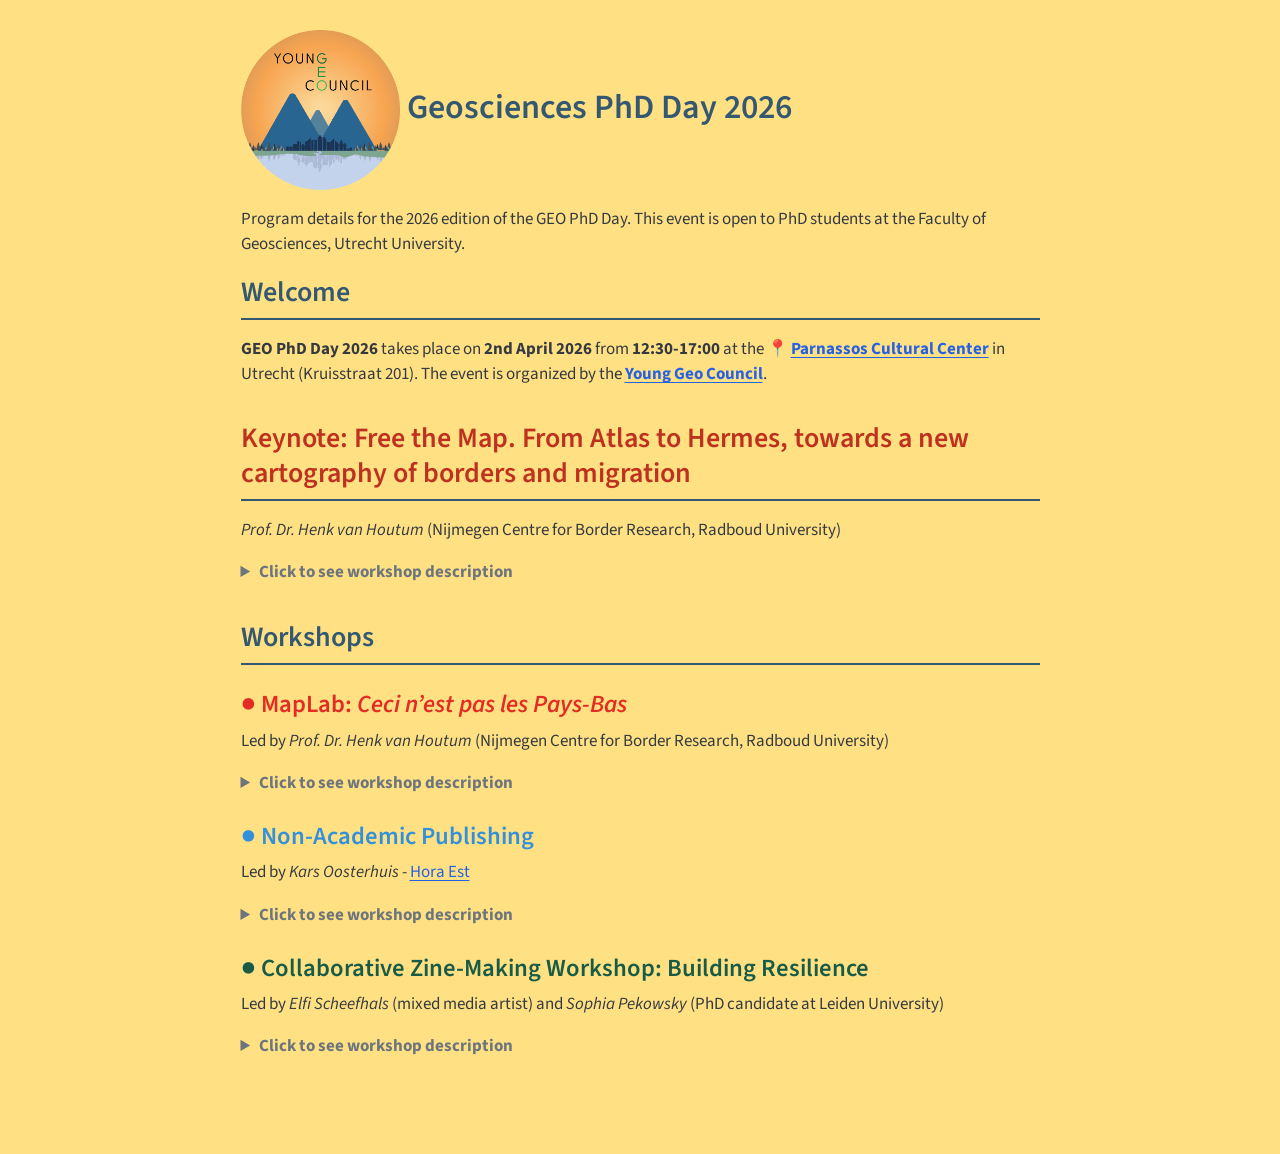
==== docs/index.html @ a9d123ee "Initial version" ====
<!DOCTYPE html>
<html xmlns="http://www.w3.org/1999/xhtml" lang="en" xml:lang="en"><head>

<meta charset="utf-8">
<meta name="generator" content="quarto-1.5.53">

<meta name="viewport" content="width=device-width, initial-scale=1.0, user-scalable=yes">

<meta name="description" content="Program details for the 2026 edition of the GEO PhD Day. This event is open to PhD students at the Faculty of Geosciences, Utrecht University.">

<title> Geosciences PhD Day 2026 – GEO PhD Day 2026</title>
<style>
code{white-space: pre-wrap;}
span.smallcaps{font-variant: small-caps;}
div.columns{display: flex; gap: min(4vw, 1.5em);}
div.column{flex: auto; overflow-x: auto;}
div.hanging-indent{margin-left: 1.5em; text-indent: -1.5em;}
ul.task-list{list-style: none;}
ul.task-list li input[type="checkbox"] {
  width: 0.8em;
  margin: 0 0.8em 0.2em -1em; /* quarto-specific, see https://github.com/quarto-dev/quarto-cli/issues/4556 */ 
  vertical-align: middle;
}
</style>


<script src="site_libs/quarto-nav/quarto-nav.js"></script>
<script src="site_libs/clipboard/clipboard.min.js"></script>
<script src="site_libs/quarto-search/autocomplete.umd.js"></script>
<script src="site_libs/quarto-search/fuse.min.js"></script>
<script src="site_libs/quarto-search/quarto-search.js"></script>
<meta name="quarto:offset" content="./">
<script src="site_libs/quarto-html/quarto.js"></script>
<script src="site_libs/quarto-html/popper.min.js"></script>
<script src="site_libs/quarto-html/tippy.umd.min.js"></script>
<script src="site_libs/quarto-html/anchor.min.js"></script>
<link href="site_libs/quarto-html/tippy.css" rel="stylesheet">
<link href="site_libs/quarto-html/quarto-syntax-highlighting.css" rel="stylesheet" id="quarto-text-highlighting-styles">
<script src="site_libs/bootstrap/bootstrap.min.js"></script>
<link href="site_libs/bootstrap/bootstrap-icons.css" rel="stylesheet">
<link href="site_libs/bootstrap/bootstrap.min.css" rel="stylesheet" id="quarto-bootstrap" data-mode="light">
<script id="quarto-search-options" type="application/json">{
  "location": "sidebar",
  "copy-button": false,
  "collapse-after": 3,
  "panel-placement": "start",
  "type": "textbox",
  "limit": 50,
  "keyboard-shortcut": [
    "f",
    "/",
    "s"
  ],
  "show-item-context": false,
  "language": {
    "search-no-results-text": "No results",
    "search-matching-documents-text": "matching documents",
    "search-copy-link-title": "Copy link to search",
    "search-hide-matches-text": "Hide additional matches",
    "search-more-match-text": "more match in this document",
    "search-more-matches-text": "more matches in this document",
    "search-clear-button-title": "Clear",
    "search-text-placeholder": "",
    "search-detached-cancel-button-title": "Cancel",
    "search-submit-button-title": "Submit",
    "search-label": "Search"
  }
}</script>


<link rel="stylesheet" href="styles.css">
</head>

<body class="fullcontent">

<div id="quarto-search-results"></div>
<!-- content -->
<div id="quarto-content" class="quarto-container page-columns page-rows-contents page-layout-article">
<!-- sidebar -->
<!-- margin-sidebar -->
    
<!-- main -->
<main class="content" id="quarto-document-content">

<header id="title-block-header" class="quarto-title-block default">
<div class="quarto-title">
<h1 class="title"><p><img src="logo.png" class="img-fluid" style="width:20.0%"> Geosciences PhD Day 2026</p></h1>
</div>

<div>
  <div class="description">
    Program details for the 2026 edition of the GEO PhD Day. This event is open to PhD students at the Faculty of Geosciences, Utrecht University.
  </div>
</div>


<div class="quarto-title-meta">

    
  
    
  </div>
  


</header>


<section id="welcome" class="level2">
<h2 class="anchored" data-anchor-id="welcome">Welcome</h2>
<p><strong>GEO PhD Day 2026</strong> takes place on <strong>2nd April 2026</strong> from <strong>12:30-17:00</strong> at the 📍 <a href="https://share.here.com/p/s-Yz1PcmdhbmlzYXRpb24lMjBvciUyMFNvY2lldHk7aWQ9NTI4dTE3OGstNjg5NTk2YWNmODZjNDE1OWJiNmVmMDI2NDM5Mjc0NDY7bGF0PTUyLjA5NDE4O2xvbj01LjEzMDM7bj1QYXJuYXNzb3MrQ3VsdHV1cmNlbnRydW07cGg9KzMxMzAyNTM4NDQ4?z=16&amp;t=normal"><strong>Parnassos Cultural Center</strong></a> in Utrecht (Kruisstraat 201). The event is organized by the <a href="https://teams.microsoft.com/l/team/19%3A524754d1fc7844de8c9973a4e98adb9a%40thread.tacv2/conversations?groupId=5b93c626-3041-4910-a212-d4abce088c29&amp;tenantId=d72758a0-a446-4e0f-a0aa-4bf95a4a10e7"><strong>Young Geo Council</strong></a>.</p>
</section>
<section id="keynote-free-the-map.-from-atlas-to-hermes-towards-a-new-cartography-of-borders-and-migration" class="level2">
<h2 class="anchored" data-anchor-id="keynote-free-the-map.-from-atlas-to-hermes-towards-a-new-cartography-of-borders-and-migration"><span style="color:#be311eff;"> Keynote: Free the Map. From Atlas to Hermes, towards a new cartography of borders and migration</span></h2>
<p><em>Prof.&nbsp;Dr.&nbsp;Henk van Houtum</em> (Nijmegen Centre for Border Research, Radboud University)</p>
<details>
<summary>
<strong>Click to see workshop description</strong>
</summary>
<p><br> A world map is a visual story that represents a particular perspective on reality. One might therefore expect multiple visual narratives reflecting the diverse actors, relations, and experiences that shape our world. Yet since the 16th century, the standard atlas—developed by Gerardus Mercator in a colonial context of discovery (read: conquest)—has largely told a single story: that of the nation-state. This state-centric cartography reduces the world’s complexity to bordered boxes, depicting people as homogeneous groups enclosed within thin, continuous lines. Migration, within this logic, appears as an anomaly, often visualized as hostile arrows invading these boxes.</p>
<p>This cartographic tradition has become so normalized that it is widely mistaken for objective and neutral, even though it represents only one perspective on the world. The consequences of this form of surreal, visual storytelling are vast. It feeds what geographers describe as the territorial trap and what social scientists call methodological nationalism: the tendency to treat the nation-state as the natural container of analysis. It masks historical and relational geographies, socio-economic interdependencies, demographic diversity, and legal entanglements, while reinforcing exclusionary, nationalistic “us versus them” imaginaries.</p>
<p>Based on my book <a href="https://freethemap.org">Free the Map (2024)</a>, this lecture unpacks the effects of this hegemonic state-centric cartography and presents alternative approaches—counter-mapping, experience-mapping, and connectivity-mapping—that humanize the map and acknowledge how deeply interconnected and interdependent we are on the globe.</p>
</details>
</section>
<section id="workshops" class="level2">
<h2 class="anchored" data-anchor-id="workshops">Workshops</h2>
<section id="maplab-ceci-nest-pas-les-pays-bas" class="level3">
<h3 class="anchored" data-anchor-id="maplab-ceci-nest-pas-les-pays-bas"><span style="color:#e01919ff;">● MapLab: <em>Ceci n’est pas les Pays-Bas</em></span></h3>
<p>Led by <em>Prof.&nbsp;Dr.&nbsp;Henk van Houtum</em> (Nijmegen Centre for Border Research, Radboud University)</p>
<details>
<summary>
<strong>Click to see workshop description</strong>
</summary>
<p><br> Join us for a hands-on MapLab that invites you to see the Netherlands—and the world—differently. Borders are not fixed lines. All places and states are part of dense networks of people, goods, data, finance, and ideas. Yet standard maps, in media, education and national spatial planning reports, often conceal these connections, reinforcing rigid, nativistic territorial thinking that does not correspond to the world we live in. Moreover, these representations—with their exclusive emphasis on territory— overlook how people actually experience space. The standard map of the Netherlands thus does not reflect reality; it produces a surreality. <strong>This is not the Netherlands</strong>.</p>
<p>Together, we will question the default map of the Netherlands and experiment with alternatives— collaborative, imaginative, and grounded in lived geographies. Participants will create <strong>their own subjective maps of the Netherlands</strong>, rethinking, drawing, and engaging in speculative cartography that reflects how we actually live, move, and connect across space. This is not just a lecture; it is a space to reflect, imagine, and design more inclusive ways of seeing the world—and a call to redraw the nationalistic frame. <strong>Let’s free the map.</strong></p>
</details>
</section>
<section id="nonacademic-publishing" class="level3">
<h3 class="anchored" data-anchor-id="nonacademic-publishing"><span style="color:#1e88e5ff;">● Non‑Academic Publishing</span></h3>
<p>Led by <em>Kars Oosterhuis</em> - <a href="https://www.hora-est.com">Hora Est</a></p>
<details>
<summary>
<strong>Click to see workshop description</strong>
</summary>
<p><br> Do you want to reach a bigger audience with your research, but do you have no idea where to start? The workshop ‘How to reach out as a scientist’ provides you with hands-on tools. You will learn how to look at your own research with a distance, and interest a broader audience for your findings and how to trigger journalists. As a scientist you are often involved in specific niche research. That allows you to come up with valuable insights. At the same time people lacking background knowledge might not always follow you. The workshop will allow you to look at your own research with a distance. The following topics are addressed: - How to recognize storylines in your own research that a relevant for outsiders (journalists, policymakers, opinionators). - How media think and work. What makes research ‘newsworthy’ and how can you link your finding to current (news)events? - How to reach out with your research. How to connect to journalist and how to get your opinion article published in a newspaper. During the workshop you get to see examples of media-exposure and what the impact can be. Also, you’ll learn do’s and don’ts when reaching out to media and interacting with journalists. This is also very useful at birthday parties as you can now keep your listeners entertained when telling about your research.</p>
</details>
</section>
<section id="collaborative-zinemaking-workshop-building-resilience" class="level3">
<h3 class="anchored" data-anchor-id="collaborative-zinemaking-workshop-building-resilience"><span style="color:#004d40ff;">● Collaborative Zine‑Making Workshop: Building Resilience</span></h3>
<p>Led by <em>Elfi Scheefhals</em> (mixed media artist) and <em>Sophia Pekowsky</em> (PhD candidate at Leiden University)</p>
<details>
<summary>
<strong>Click to see workshop description</strong>
</summary>
<p><br> In this workshop, targeted towards early stage PhDs, we will explore our worries and insecurities about the PhD trajectory using creative methods. Zines have been used by feminist and queer organizations as activist tools to circulate information not endorsed by mainstream media and bring together marginalized communities. Using collage, we will create our own collaborative zines, sharing our own worries and offering advice. The final zines can be kept, distributed, and returned to when PhD related insecurities return.</p>
Elfi and Sophia have lead workshops throughout The Netherlands using creative tools to explore topics such as sustainability, feminism, activism, and community.
</details>


</section>
</section>

</main> <!-- /main -->
<script id="quarto-html-after-body" type="application/javascript">
window.document.addEventListener("DOMContentLoaded", function (event) {
  const toggleBodyColorMode = (bsSheetEl) => {
    const mode = bsSheetEl.getAttribute("data-mode");
    const bodyEl = window.document.querySelector("body");
    if (mode === "dark") {
      bodyEl.classList.add("quarto-dark");
      bodyEl.classList.remove("quarto-light");
    } else {
      bodyEl.classList.add("quarto-light");
      bodyEl.classList.remove("quarto-dark");
    }
  }
  const toggleBodyColorPrimary = () => {
    const bsSheetEl = window.document.querySelector("link#quarto-bootstrap");
    if (bsSheetEl) {
      toggleBodyColorMode(bsSheetEl);
    }
  }
  toggleBodyColorPrimary();  
  const icon = "";
  const anchorJS = new window.AnchorJS();
  anchorJS.options = {
    placement: 'right',
    icon: icon
  };
  anchorJS.add('.anchored');
  const isCodeAnnotation = (el) => {
    for (const clz of el.classList) {
      if (clz.startsWith('code-annotation-')) {                     
        return true;
      }
    }
    return false;
  }
  const onCopySuccess = function(e) {
    // button target
    const button = e.trigger;
    // don't keep focus
    button.blur();
    // flash "checked"
    button.classList.add('code-copy-button-checked');
    var currentTitle = button.getAttribute("title");
    button.setAttribute("title", "Copied!");
    let tooltip;
    if (window.bootstrap) {
      button.setAttribute("data-bs-toggle", "tooltip");
      button.setAttribute("data-bs-placement", "left");
      button.setAttribute("data-bs-title", "Copied!");
      tooltip = new bootstrap.Tooltip(button, 
        { trigger: "manual", 
          customClass: "code-copy-button-tooltip",
          offset: [0, -8]});
      tooltip.show();    
    }
    setTimeout(function() {
      if (tooltip) {
        tooltip.hide();
        button.removeAttribute("data-bs-title");
        button.removeAttribute("data-bs-toggle");
        button.removeAttribute("data-bs-placement");
      }
      button.setAttribute("title", currentTitle);
      button.classList.remove('code-copy-button-checked');
    }, 1000);
    // clear code selection
    e.clearSelection();
  }
  const getTextToCopy = function(trigger) {
      const codeEl = trigger.previousElementSibling.cloneNode(true);
      for (const childEl of codeEl.children) {
        if (isCodeAnnotation(childEl)) {
          childEl.remove();
        }
      }
      return codeEl.innerText;
  }
  const clipboard = new window.ClipboardJS('.code-copy-button:not([data-in-quarto-modal])', {
    text: getTextToCopy
  });
  clipboard.on('success', onCopySuccess);
  if (window.document.getElementById('quarto-embedded-source-code-modal')) {
    // For code content inside modals, clipBoardJS needs to be initialized with a container option
    // TODO: Check when it could be a function (https://github.com/zenorocha/clipboard.js/issues/860)
    const clipboardModal = new window.ClipboardJS('.code-copy-button[data-in-quarto-modal]', {
      text: getTextToCopy,
      container: window.document.getElementById('quarto-embedded-source-code-modal')
    });
    clipboardModal.on('success', onCopySuccess);
  }
    var localhostRegex = new RegExp(/^(?:http|https):\/\/localhost\:?[0-9]*\//);
    var mailtoRegex = new RegExp(/^mailto:/);
      var filterRegex = new RegExp('/' + window.location.host + '/');
    var isInternal = (href) => {
        return filterRegex.test(href) || localhostRegex.test(href) || mailtoRegex.test(href);
    }
    // Inspect non-navigation links and adorn them if external
 	var links = window.document.querySelectorAll('a[href]:not(.nav-link):not(.navbar-brand):not(.toc-action):not(.sidebar-link):not(.sidebar-item-toggle):not(.pagination-link):not(.no-external):not([aria-hidden]):not(.dropdown-item):not(.quarto-navigation-tool):not(.about-link)');
    for (var i=0; i<links.length; i++) {
      const link = links[i];
      if (!isInternal(link.href)) {
        // undo the damage that might have been done by quarto-nav.js in the case of
        // links that we want to consider external
        if (link.dataset.originalHref !== undefined) {
          link.href = link.dataset.originalHref;
        }
      }
    }
  function tippyHover(el, contentFn, onTriggerFn, onUntriggerFn) {
    const config = {
      allowHTML: true,
      maxWidth: 500,
      delay: 100,
      arrow: false,
      appendTo: function(el) {
          return el.parentElement;
      },
      interactive: true,
      interactiveBorder: 10,
      theme: 'quarto',
      placement: 'bottom-start',
    };
    if (contentFn) {
      config.content = contentFn;
    }
    if (onTriggerFn) {
      config.onTrigger = onTriggerFn;
    }
    if (onUntriggerFn) {
      config.onUntrigger = onUntriggerFn;
    }
    window.tippy(el, config); 
  }
  const noterefs = window.document.querySelectorAll('a[role="doc-noteref"]');
  for (var i=0; i<noterefs.length; i++) {
    const ref = noterefs[i];
    tippyHover(ref, function() {
      // use id or data attribute instead here
      let href = ref.getAttribute('data-footnote-href') || ref.getAttribute('href');
      try { href = new URL(href).hash; } catch {}
      const id = href.replace(/^#\/?/, "");
      const note = window.document.getElementById(id);
      if (note) {
        return note.innerHTML;
      } else {
        return "";
      }
    });
  }
  const xrefs = window.document.querySelectorAll('a.quarto-xref');
  const processXRef = (id, note) => {
    // Strip column container classes
    const stripColumnClz = (el) => {
      el.classList.remove("page-full", "page-columns");
      if (el.children) {
        for (const child of el.children) {
          stripColumnClz(child);
        }
      }
    }
    stripColumnClz(note)
    if (id === null || id.startsWith('sec-')) {
      // Special case sections, only their first couple elements
      const container = document.createElement("div");
      if (note.children && note.children.length > 2) {
        container.appendChild(note.children[0].cloneNode(true));
        for (let i = 1; i < note.children.length; i++) {
          const child = note.children[i];
          if (child.tagName === "P" && child.innerText === "") {
            continue;
          } else {
            container.appendChild(child.cloneNode(true));
            break;
          }
        }
        if (window.Quarto?.typesetMath) {
          window.Quarto.typesetMath(container);
        }
        return container.innerHTML
      } else {
        if (window.Quarto?.typesetMath) {
          window.Quarto.typesetMath(note);
        }
        return note.innerHTML;
      }
    } else {
      // Remove any anchor links if they are present
      const anchorLink = note.querySelector('a.anchorjs-link');
      if (anchorLink) {
        anchorLink.remove();
      }
      if (window.Quarto?.typesetMath) {
        window.Quarto.typesetMath(note);
      }
      // TODO in 1.5, we should make sure this works without a callout special case
      if (note.classList.contains("callout")) {
        return note.outerHTML;
      } else {
        return note.innerHTML;
      }
    }
  }
  for (var i=0; i<xrefs.length; i++) {
    const xref = xrefs[i];
    tippyHover(xref, undefined, function(instance) {
      instance.disable();
      let url = xref.getAttribute('href');
      let hash = undefined; 
      if (url.startsWith('#')) {
        hash = url;
      } else {
        try { hash = new URL(url).hash; } catch {}
      }
      if (hash) {
        const id = hash.replace(/^#\/?/, "");
        const note = window.document.getElementById(id);
        if (note !== null) {
          try {
            const html = processXRef(id, note.cloneNode(true));
            instance.setContent(html);
          } finally {
            instance.enable();
            instance.show();
          }
        } else {
          // See if we can fetch this
          fetch(url.split('#')[0])
          .then(res => res.text())
          .then(html => {
            const parser = new DOMParser();
            const htmlDoc = parser.parseFromString(html, "text/html");
            const note = htmlDoc.getElementById(id);
            if (note !== null) {
              const html = processXRef(id, note);
              instance.setContent(html);
            } 
          }).finally(() => {
            instance.enable();
            instance.show();
          });
        }
      } else {
        // See if we can fetch a full url (with no hash to target)
        // This is a special case and we should probably do some content thinning / targeting
        fetch(url)
        .then(res => res.text())
        .then(html => {
          const parser = new DOMParser();
          const htmlDoc = parser.parseFromString(html, "text/html");
          const note = htmlDoc.querySelector('main.content');
          if (note !== null) {
            // This should only happen for chapter cross references
            // (since there is no id in the URL)
            // remove the first header
            if (note.children.length > 0 && note.children[0].tagName === "HEADER") {
              note.children[0].remove();
            }
            const html = processXRef(null, note);
            instance.setContent(html);
          } 
        }).finally(() => {
          instance.enable();
          instance.show();
        });
      }
    }, function(instance) {
    });
  }
      let selectedAnnoteEl;
      const selectorForAnnotation = ( cell, annotation) => {
        let cellAttr = 'data-code-cell="' + cell + '"';
        let lineAttr = 'data-code-annotation="' +  annotation + '"';
        const selector = 'span[' + cellAttr + '][' + lineAttr + ']';
        return selector;
      }
      const selectCodeLines = (annoteEl) => {
        const doc = window.document;
        const targetCell = annoteEl.getAttribute("data-target-cell");
        const targetAnnotation = annoteEl.getAttribute("data-target-annotation");
        const annoteSpan = window.document.querySelector(selectorForAnnotation(targetCell, targetAnnotation));
        const lines = annoteSpan.getAttribute("data-code-lines").split(",");
        const lineIds = lines.map((line) => {
          return targetCell + "-" + line;
        })
        let top = null;
        let height = null;
        let parent = null;
        if (lineIds.length > 0) {
            //compute the position of the single el (top and bottom and make a div)
            const el = window.document.getElementById(lineIds[0]);
            top = el.offsetTop;
            height = el.offsetHeight;
            parent = el.parentElement.parentElement;
          if (lineIds.length > 1) {
            const lastEl = window.document.getElementById(lineIds[lineIds.length - 1]);
            const bottom = lastEl.offsetTop + lastEl.offsetHeight;
            height = bottom - top;
          }
          if (top !== null && height !== null && parent !== null) {
            // cook up a div (if necessary) and position it 
            let div = window.document.getElementById("code-annotation-line-highlight");
            if (div === null) {
              div = window.document.createElement("div");
              div.setAttribute("id", "code-annotation-line-highlight");
              div.style.position = 'absolute';
              parent.appendChild(div);
            }
            div.style.top = top - 2 + "px";
            div.style.height = height + 4 + "px";
            div.style.left = 0;
            let gutterDiv = window.document.getElementById("code-annotation-line-highlight-gutter");
            if (gutterDiv === null) {
              gutterDiv = window.document.createElement("div");
              gutterDiv.setAttribute("id", "code-annotation-line-highlight-gutter");
              gutterDiv.style.position = 'absolute';
              const codeCell = window.document.getElementById(targetCell);
              const gutter = codeCell.querySelector('.code-annotation-gutter');
              gutter.appendChild(gutterDiv);
            }
            gutterDiv.style.top = top - 2 + "px";
            gutterDiv.style.height = height + 4 + "px";
          }
          selectedAnnoteEl = annoteEl;
        }
      };
      const unselectCodeLines = () => {
        const elementsIds = ["code-annotation-line-highlight", "code-annotation-line-highlight-gutter"];
        elementsIds.forEach((elId) => {
          const div = window.document.getElementById(elId);
          if (div) {
            div.remove();
          }
        });
        selectedAnnoteEl = undefined;
      };
        // Handle positioning of the toggle
    window.addEventListener(
      "resize",
      throttle(() => {
        elRect = undefined;
        if (selectedAnnoteEl) {
          selectCodeLines(selectedAnnoteEl);
        }
      }, 10)
    );
    function throttle(fn, ms) {
    let throttle = false;
    let timer;
      return (...args) => {
        if(!throttle) { // first call gets through
            fn.apply(this, args);
            throttle = true;
        } else { // all the others get throttled
            if(timer) clearTimeout(timer); // cancel #2
            timer = setTimeout(() => {
              fn.apply(this, args);
              timer = throttle = false;
            }, ms);
        }
      };
    }
      // Attach click handler to the DT
      const annoteDls = window.document.querySelectorAll('dt[data-target-cell]');
      for (const annoteDlNode of annoteDls) {
        annoteDlNode.addEventListener('click', (event) => {
          const clickedEl = event.target;
          if (clickedEl !== selectedAnnoteEl) {
            unselectCodeLines();
            const activeEl = window.document.querySelector('dt[data-target-cell].code-annotation-active');
            if (activeEl) {
              activeEl.classList.remove('code-annotation-active');
            }
            selectCodeLines(clickedEl);
            clickedEl.classList.add('code-annotation-active');
          } else {
            // Unselect the line
            unselectCodeLines();
            clickedEl.classList.remove('code-annotation-active');
          }
        });
      }
  const findCites = (el) => {
    const parentEl = el.parentElement;
    if (parentEl) {
      const cites = parentEl.dataset.cites;
      if (cites) {
        return {
          el,
          cites: cites.split(' ')
        };
      } else {
        return findCites(el.parentElement)
      }
    } else {
      return undefined;
    }
  };
  var bibliorefs = window.document.querySelectorAll('a[role="doc-biblioref"]');
  for (var i=0; i<bibliorefs.length; i++) {
    const ref = bibliorefs[i];
    const citeInfo = findCites(ref);
    if (citeInfo) {
      tippyHover(citeInfo.el, function() {
        var popup = window.document.createElement('div');
        citeInfo.cites.forEach(function(cite) {
          var citeDiv = window.document.createElement('div');
          citeDiv.classList.add('hanging-indent');
          citeDiv.classList.add('csl-entry');
          var biblioDiv = window.document.getElementById('ref-' + cite);
          if (biblioDiv) {
            citeDiv.innerHTML = biblioDiv.innerHTML;
          }
          popup.appendChild(citeDiv);
        });
        return popup.innerHTML;
      });
    }
  }
});
</script>
</div> <!-- /content -->




</body></html>
---- docs/site_libs/quarto-html/tippy.css ----
.tippy-box[data-animation=fade][data-state=hidden]{opacity:0}[data-tippy-root]{max-width:calc(100vw - 10px)}.tippy-box{position:relative;background-color:#333;color:#fff;border-radius:4px;font-size:14px;line-height:1.4;white-space:normal;outline:0;transition-property:transform,visibility,opacity}.tippy-box[data-placement^=top]>.tippy-arrow{bottom:0}.tippy-box[data-placement^=top]>.tippy-arrow:before{bottom:-7px;left:0;border-width:8px 8px 0;border-top-color:initial;transform-origin:center top}.tippy-box[data-placement^=bottom]>.tippy-arrow{top:0}.tippy-box[data-placement^=bottom]>.tippy-arrow:before{top:-7px;left:0;border-width:0 8px 8px;border-bottom-color:initial;transform-origin:center bottom}.tippy-box[data-placement^=left]>.tippy-arrow{right:0}.tippy-box[data-placement^=left]>.tippy-arrow:before{border-width:8px 0 8px 8px;border-left-color:initial;right:-7px;transform-origin:center left}.tippy-box[data-placement^=right]>.tippy-arrow{left:0}.tippy-box[data-placement^=right]>.tippy-arrow:before{left:-7px;border-width:8px 8px 8px 0;border-right-color:initial;transform-origin:center right}.tippy-box[data-inertia][data-state=visible]{transition-timing-function:cubic-bezier(.54,1.5,.38,1.11)}.tippy-arrow{width:16px;height:16px;color:#333}.tippy-arrow:before{content:"";position:absolute;border-color:transparent;border-style:solid}.tippy-content{position:relative;padding:5px 9px;z-index:1}
---- docs/site_libs/quarto-html/quarto-syntax-highlighting.css ----
/* quarto syntax highlight colors */
:root {
  --quarto-hl-ot-color: #003B4F;
  --quarto-hl-at-color: #657422;
  --quarto-hl-ss-color: #20794D;
  --quarto-hl-an-color: #5E5E5E;
  --quarto-hl-fu-color: #4758AB;
  --quarto-hl-st-color: #20794D;
  --quarto-hl-cf-color: #003B4F;
  --quarto-hl-op-color: #5E5E5E;
  --quarto-hl-er-color: #AD0000;
  --quarto-hl-bn-color: #AD0000;
  --quarto-hl-al-color: #AD0000;
  --quarto-hl-va-color: #111111;
  --quarto-hl-bu-color: inherit;
  --quarto-hl-ex-color: inherit;
  --quarto-hl-pp-color: #AD0000;
  --quarto-hl-in-color: #5E5E5E;
  --quarto-hl-vs-color: #20794D;
  --quarto-hl-wa-color: #5E5E5E;
  --quarto-hl-do-color: #5E5E5E;
  --quarto-hl-im-color: #00769E;
  --quarto-hl-ch-color: #20794D;
  --quarto-hl-dt-color: #AD0000;
  --quarto-hl-fl-color: #AD0000;
  --quarto-hl-co-color: #5E5E5E;
  --quarto-hl-cv-color: #5E5E5E;
  --quarto-hl-cn-color: #8f5902;
  --quarto-hl-sc-color: #5E5E5E;
  --quarto-hl-dv-color: #AD0000;
  --quarto-hl-kw-color: #003B4F;
}

/* other quarto variables */
:root {
  --quarto-font-monospace: SFMono-Regular, Menlo, Monaco, Consolas, "Liberation Mono", "Courier New", monospace;
}

pre > code.sourceCode > span {
  color: #003B4F;
}

code span {
  color: #003B4F;
}

code.sourceCode > span {
  color: #003B4F;
}

div.sourceCode,
div.sourceCode pre.sourceCode {
  color: #003B4F;
}

code span.ot {
  color: #003B4F;
  font-style: inherit;
}

code span.at {
  color: #657422;
  font-style: inherit;
}

code span.ss {
  color: #20794D;
  font-style: inherit;
}

code span.an {
  color: #5E5E5E;
  font-style: inherit;
}

code span.fu {
  color: #4758AB;
  font-style: inherit;
}

code span.st {
  color: #20794D;
  font-style: inherit;
}

code span.cf {
  color: #003B4F;
  font-weight: bold;
  font-style: inherit;
}

code span.op {
  color: #5E5E5E;
  font-style: inherit;
}

code span.er {
  color: #AD0000;
  font-style: inherit;
}

code span.bn {
  color: #AD0000;
  font-style: inherit;
}

code span.al {
  color: #AD0000;
  font-style: inherit;
}

code span.va {
  color: #111111;
  font-style: inherit;
}

code span.bu {
  font-style: inherit;
}

code span.ex {
  font-style: inherit;
}

code span.pp {
  color: #AD0000;
  font-style: inherit;
}

code span.in {
  color: #5E5E5E;
  font-style: inherit;
}

code span.vs {
  color: #20794D;
  font-style: inherit;
}

code span.wa {
  color: #5E5E5E;
  font-style: italic;
}

code span.do {
  color: #5E5E5E;
  font-style: italic;
}

code span.im {
  color: #00769E;
  font-style: inherit;
}

code span.ch {
  color: #20794D;
  font-style: inherit;
}

code span.dt {
  color: #AD0000;
  font-style: inherit;
}

code span.fl {
  color: #AD0000;
  font-style: inherit;
}

code span.co {
  color: #5E5E5E;
  font-style: inherit;
}

code span.cv {
  color: #5E5E5E;
  font-style: italic;
}

code span.cn {
  color: #8f5902;
  font-style: inherit;
}

code span.sc {
  color: #5E5E5E;
  font-style: inherit;
}

code span.dv {
  color: #AD0000;
  font-style: inherit;
}

code span.kw {
  color: #003B4F;
  font-weight: bold;
  font-style: inherit;
}

.prevent-inlining {
  content: "</";
}

/*# sourceMappingURL=debc5d5d77c3f9108843748ff7464032.css.map */
---- docs/styles.css ----
body {
  background-color: #ffe083ff;
}

.title {color: #345871ff}

h2 {
  color:#345871;
  border-bottom: 2px solid #345871;
}
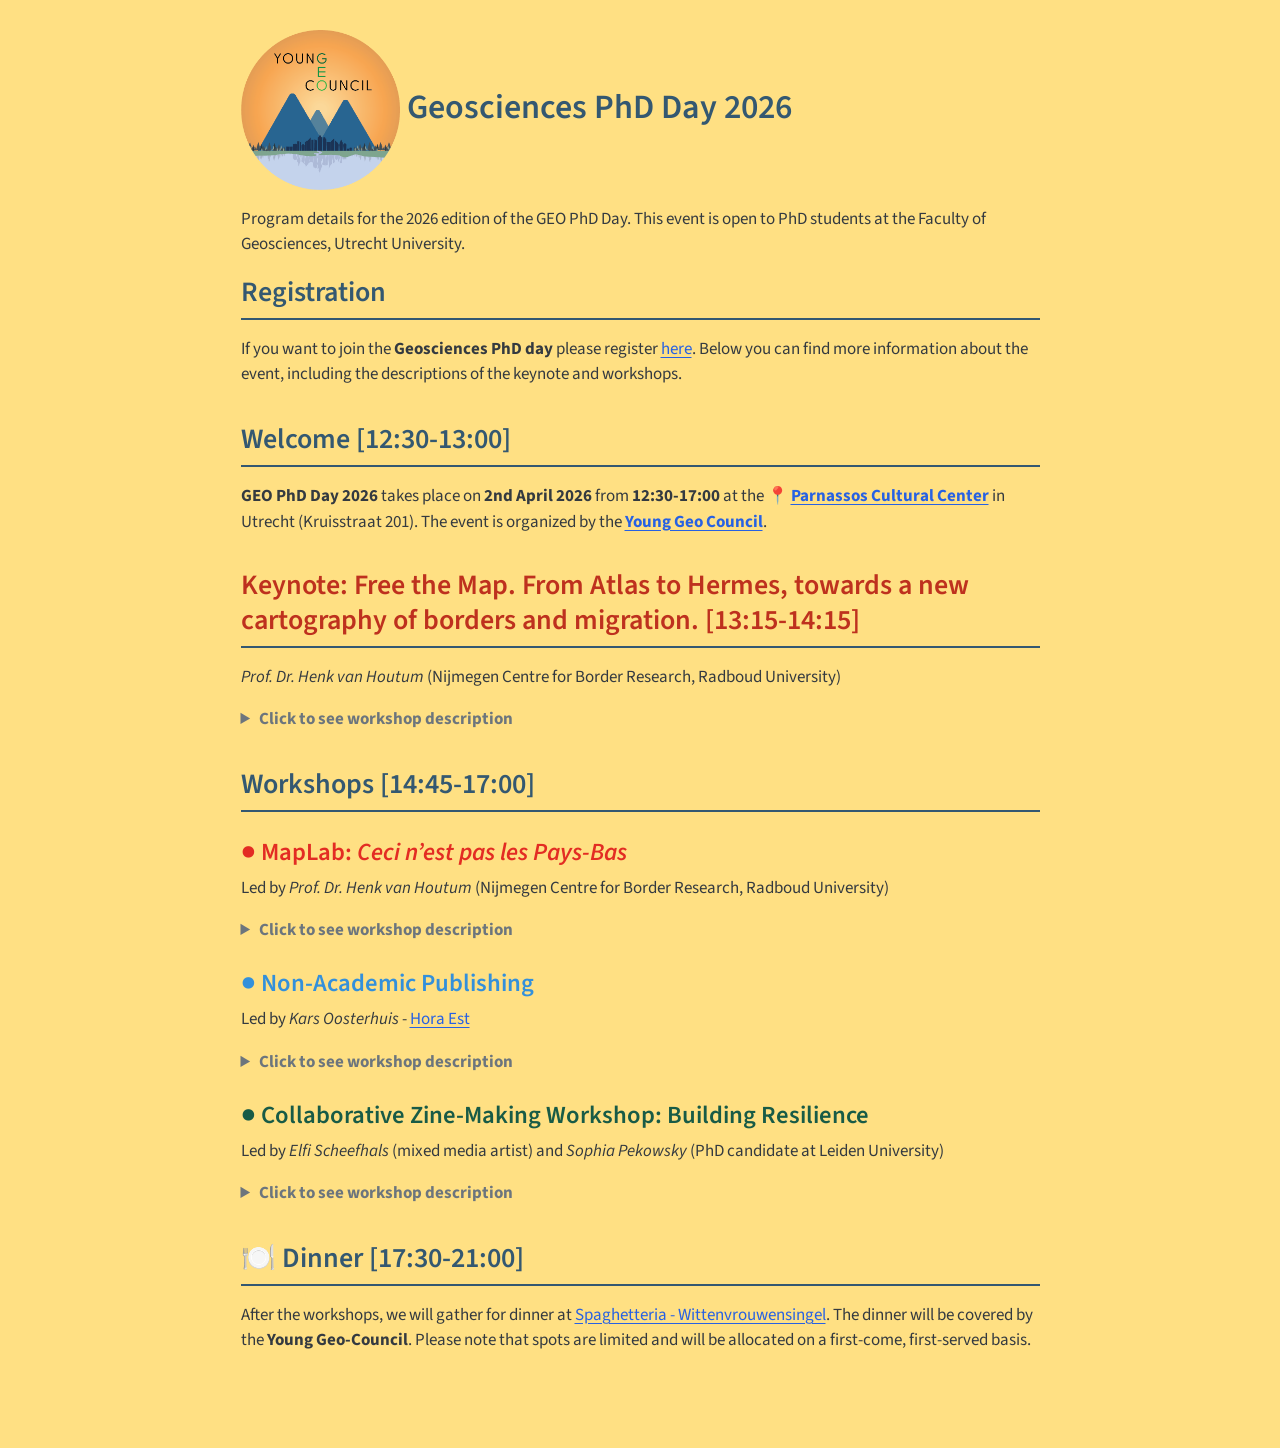
==== commit e7844d0c: "Add files via upload" ====
--- a/docs/index.html
+++ b/docs/index.html
@@ -106,12 +106,16 @@
 </header>
 
 
-<section id="welcome" class="level2">
-<h2 class="anchored" data-anchor-id="welcome">Welcome</h2>
+<section id="registration" class="level2">
+<h2 class="anchored" data-anchor-id="registration">Registration</h2>
+<p>If you want to join the <strong>Geosciences PhD day</strong> please register <a href="https://forms.uu.nl/universiteitutrecht-geo/GeoPhDDay2026">here</a>. Below you can find more information about the event, including the descriptions of the keynote and workshops.</p>
+</section>
+<section id="welcome-1230-1300" class="level2">
+<h2 class="anchored" data-anchor-id="welcome-1230-1300">Welcome [12:30-13:00]</h2>
 <p><strong>GEO PhD Day 2026</strong> takes place on <strong>2nd April 2026</strong> from <strong>12:30-17:00</strong> at the 📍 <a href="https://share.here.com/p/s-Yz1PcmdhbmlzYXRpb24lMjBvciUyMFNvY2lldHk7aWQ9NTI4dTE3OGstNjg5NTk2YWNmODZjNDE1OWJiNmVmMDI2NDM5Mjc0NDY7bGF0PTUyLjA5NDE4O2xvbj01LjEzMDM7bj1QYXJuYXNzb3MrQ3VsdHV1cmNlbnRydW07cGg9KzMxMzAyNTM4NDQ4?z=16&amp;t=normal"><strong>Parnassos Cultural Center</strong></a> in Utrecht (Kruisstraat 201). The event is organized by the <a href="https://teams.microsoft.com/l/team/19%3A524754d1fc7844de8c9973a4e98adb9a%40thread.tacv2/conversations?groupId=5b93c626-3041-4910-a212-d4abce088c29&amp;tenantId=d72758a0-a446-4e0f-a0aa-4bf95a4a10e7"><strong>Young Geo Council</strong></a>.</p>
 </section>
-<section id="keynote-free-the-map.-from-atlas-to-hermes-towards-a-new-cartography-of-borders-and-migration" class="level2">
-<h2 class="anchored" data-anchor-id="keynote-free-the-map.-from-atlas-to-hermes-towards-a-new-cartography-of-borders-and-migration"><span style="color:#be311eff;"> Keynote: Free the Map. From Atlas to Hermes, towards a new cartography of borders and migration</span></h2>
+<section id="keynote-free-the-map.-from-atlas-to-hermes-towards-a-new-cartography-of-borders-and-migration.-1315-1415" class="level2">
+<h2 class="anchored" data-anchor-id="keynote-free-the-map.-from-atlas-to-hermes-towards-a-new-cartography-of-borders-and-migration.-1315-1415"><span style="color:#be311eff;"> Keynote: Free the Map. From Atlas to Hermes, towards a new cartography of borders and migration. [13:15-14:15] </span></h2>
 <p><em>Prof.&nbsp;Dr.&nbsp;Henk van Houtum</em> (Nijmegen Centre for Border Research, Radboud University)</p>
 <details>
 <summary>
@@ -122,8 +126,8 @@
 <p>Based on my book <a href="https://freethemap.org">Free the Map (2024)</a>, this lecture unpacks the effects of this hegemonic state-centric cartography and presents alternative approaches—counter-mapping, experience-mapping, and connectivity-mapping—that humanize the map and acknowledge how deeply interconnected and interdependent we are on the globe.</p>
 </details>
 </section>
-<section id="workshops" class="level2">
-<h2 class="anchored" data-anchor-id="workshops">Workshops</h2>
+<section id="workshops-1445-1700" class="level2">
+<h2 class="anchored" data-anchor-id="workshops-1445-1700">Workshops [14:45-17:00]</h2>
 <section id="maplab-ceci-nest-pas-les-pays-bas" class="level3">
 <h3 class="anchored" data-anchor-id="maplab-ceci-nest-pas-les-pays-bas"><span style="color:#e01919ff;">● MapLab: <em>Ceci n’est pas les Pays-Bas</em></span></h3>
 <p>Led by <em>Prof.&nbsp;Dr.&nbsp;Henk van Houtum</em> (Nijmegen Centre for Border Research, Radboud University)</p>
@@ -142,7 +146,9 @@
 <summary>
 <strong>Click to see workshop description</strong>
 </summary>
-<p><br> Do you want to reach a bigger audience with your research, but do you have no idea where to start? The workshop ‘How to reach out as a scientist’ provides you with hands-on tools. You will learn how to look at your own research with a distance, and interest a broader audience for your findings and how to trigger journalists. As a scientist you are often involved in specific niche research. That allows you to come up with valuable insights. At the same time people lacking background knowledge might not always follow you. The workshop will allow you to look at your own research with a distance. The following topics are addressed: - How to recognize storylines in your own research that a relevant for outsiders (journalists, policymakers, opinionators). - How media think and work. What makes research ‘newsworthy’ and how can you link your finding to current (news)events? - How to reach out with your research. How to connect to journalist and how to get your opinion article published in a newspaper. During the workshop you get to see examples of media-exposure and what the impact can be. Also, you’ll learn do’s and don’ts when reaching out to media and interacting with journalists. This is also very useful at birthday parties as you can now keep your listeners entertained when telling about your research.</p>
+<p><br> Do you want to reach a bigger audience with your research, but do you have no idea where to start? The workshop ‘How to reach out as a scientist’ provides you with hands-on tools. You will learn how to look at your own research with a distance, and interest a broader audience for your findings and how to trigger journalists. As a scientist you are often involved in specific niche research. That allows you to come up with valuable insights. At the same time people lacking background knowledge might not always follow you. The workshop will allow you to look at your own research with a distance. The following topics are addressed:</p>
+<p><br> - How to recognize storylines in your own research that a relevant for outsiders (journalists, policymakers, opinionators). <br> - How media think and work. What makes research ‘newsworthy’ and how can you link your finding to current (news)events? <br> - How to reach out with your research. How to connect to journalist and how to get your opinion article published in a newspaper.</p>
+<p>During the workshop you get to see examples of media-exposure and what the impact can be. Also, you’ll learn do’s and don’ts when reaching out to media and interacting with journalists. This is also very useful at birthday parties as you can now keep your listeners entertained when telling about your research.</p>
 </details>
 </section>
 <section id="collaborative-zinemaking-workshop-building-resilience" class="level3">
@@ -155,9 +161,13 @@
 <p><br> In this workshop, targeted towards early stage PhDs, we will explore our worries and insecurities about the PhD trajectory using creative methods. Zines have been used by feminist and queer organizations as activist tools to circulate information not endorsed by mainstream media and bring together marginalized communities. Using collage, we will create our own collaborative zines, sharing our own worries and offering advice. The final zines can be kept, distributed, and returned to when PhD related insecurities return.</p>
 Elfi and Sophia have lead workshops throughout The Netherlands using creative tools to explore topics such as sustainability, feminism, activism, and community.
 </details>
-
-
-</section>
+</section>
+</section>
+<section id="dinner-1730-2100" class="level2">
+<h2 class="anchored" data-anchor-id="dinner-1730-2100">🍽️ Dinner [17:30-21:00]</h2>
+<p>After the workshops, we will gather for dinner at <a href="https://share.here.com/p/s-Yz1SZXN0YXVyYW50O2lkPTUyOGp4N3BzLWFlMmJkYTNjMTZlNTBiMmNjMTBlZGEwNTFhYTRkYTg3O2xhdD01Mi4wOTUzNDtsb249NS4xMjY2NDtuPVNwYWdoZXR0ZXJpYStVdHJlY2h0K1dpdHRldnJvdXdlbnNpbmdlbDtwaD0rMzEzMDAwMDAwMDA=?z=16&amp;t=normal">Spaghetteria - Wittenvrouwensingel</a>. The dinner will be covered by the <strong>Young Geo-Council</strong>. Please note that spots are limited and will be allocated on a first-come, first-served basis.</p>
+
+
 </section>
 
 </main> <!-- /main -->
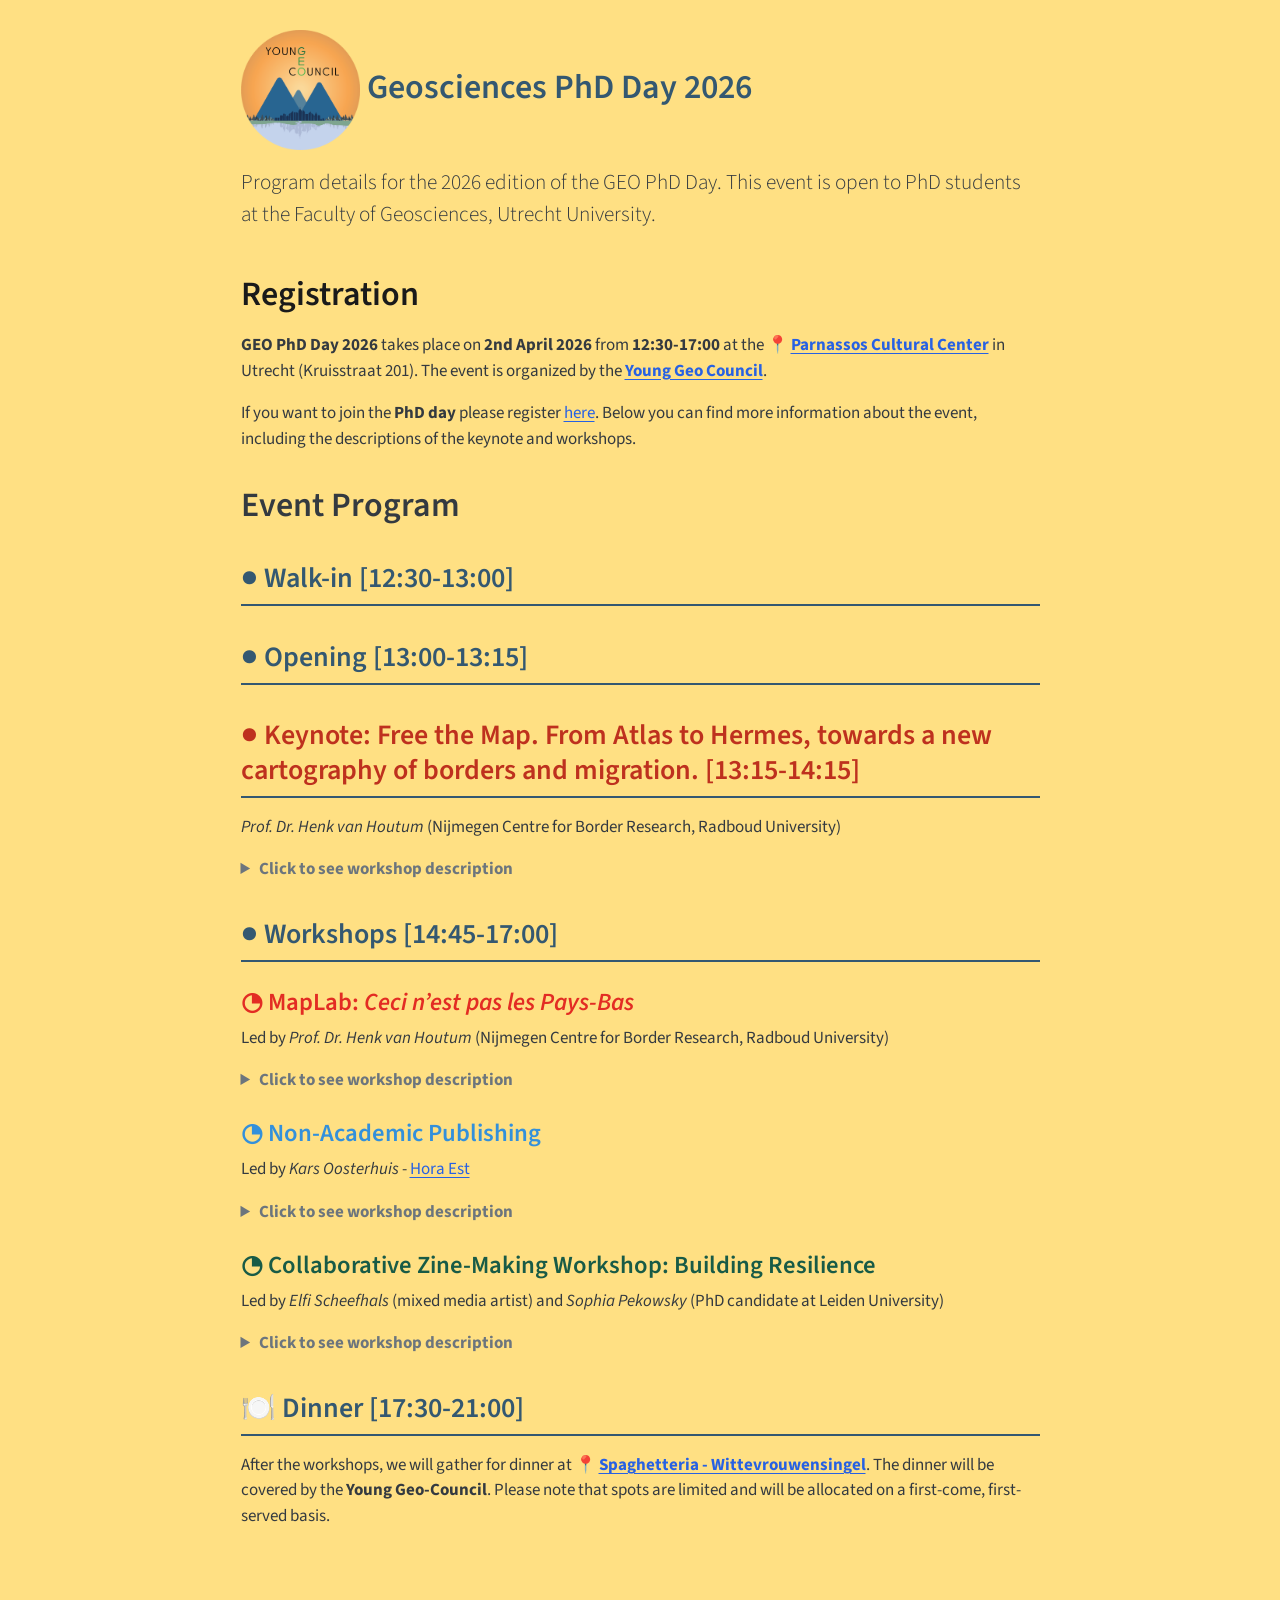
==== commit bd1d9b6a: "Updating website / Expanded program" ====
--- a/docs/index.html
+++ b/docs/index.html
@@ -6,7 +6,6 @@
 
 <meta name="viewport" content="width=device-width, initial-scale=1.0, user-scalable=yes">
 
-<meta name="description" content="Program details for the 2026 edition of the GEO PhD Day. This event is open to PhD students at the Faculty of Geosciences, Utrecht University.">
 
 <title> Geosciences PhD Day 2026 – GEO PhD Day 2026</title>
 <style>
@@ -84,14 +83,10 @@
 
 <header id="title-block-header" class="quarto-title-block default">
 <div class="quarto-title">
-<h1 class="title"><p><img src="logo.png" class="img-fluid" style="width:20.0%"> Geosciences PhD Day 2026</p></h1>
+<h1 class="title"><p><img src="logo.png" class="img-fluid" style="width:15.0%"> Geosciences PhD Day 2026</p></h1>
+<p class="subtitle lead">Program details for the 2026 edition of the GEO PhD Day. This event is open to PhD students at the Faculty of Geosciences, Utrecht University.</p>
 </div>
 
-<div>
-  <div class="description">
-    Program details for the 2026 edition of the GEO PhD Day. This event is open to PhD students at the Faculty of Geosciences, Utrecht University.
-  </div>
-</div>
 
 
 <div class="quarto-title-meta">
@@ -106,16 +101,21 @@
 </header>
 
 
-<section id="registration" class="level2">
-<h2 class="anchored" data-anchor-id="registration">Registration</h2>
-<p>If you want to join the <strong>Geosciences PhD day</strong> please register <a href="https://forms.uu.nl/universiteitutrecht-geo/GeoPhDDay2026">here</a>. Below you can find more information about the event, including the descriptions of the keynote and workshops.</p>
-</section>
-<section id="welcome-1230-1300" class="level2">
-<h2 class="anchored" data-anchor-id="welcome-1230-1300">Welcome [12:30-13:00]</h2>
-<p><strong>GEO PhD Day 2026</strong> takes place on <strong>2nd April 2026</strong> from <strong>12:30-17:00</strong> at the 📍 <a href="https://share.here.com/p/s-Yz1PcmdhbmlzYXRpb24lMjBvciUyMFNvY2lldHk7aWQ9NTI4dTE3OGstNjg5NTk2YWNmODZjNDE1OWJiNmVmMDI2NDM5Mjc0NDY7bGF0PTUyLjA5NDE4O2xvbj01LjEzMDM7bj1QYXJuYXNzb3MrQ3VsdHV1cmNlbnRydW07cGg9KzMxMzAyNTM4NDQ4?z=16&amp;t=normal"><strong>Parnassos Cultural Center</strong></a> in Utrecht (Kruisstraat 201). The event is organized by the <a href="https://teams.microsoft.com/l/team/19%3A524754d1fc7844de8c9973a4e98adb9a%40thread.tacv2/conversations?groupId=5b93c626-3041-4910-a212-d4abce088c29&amp;tenantId=d72758a0-a446-4e0f-a0aa-4bf95a4a10e7"><strong>Young Geo Council</strong></a>.</p>
+<section id="registration" class="level1">
+<h1><span style="color:#1a1a1aff;">Registration </span></h1>
+<p><strong>GEO PhD Day 2026</strong> takes place on <strong>2nd April 2026</strong> from <strong>12:30-17:00</strong> at the 📍 <a href="https://share.here.com/p/s-Yz1PcmdhbmlzYXRpb24lMjBvciUyMFNvY2lldHk7aWQ9NTI4dTE3OGstNjg5NTk2YWNmODZjNDE1OWJiNmVmMDI2NDM5Mjc0NDY7bGF0PTUyLjA5NDE4O2xvbj01LjEzMDM7bj1QYXJuYXNzb3MrQ3VsdHV1cmNlbnRydW07cGg9KzMxMzAyNTM4NDQ4?z=16&amp;t=normal" target="_blank"><strong>Parnassos Cultural Center</strong></a> in Utrecht (Kruisstraat 201). The event is organized by the <a href="https://teams.microsoft.com/l/team/19%3A524754d1fc7844de8c9973a4e98adb9a%40thread.tacv2/conversations?groupId=5b93c626-3041-4910-a212-d4abce088c29&amp;tenantId=d72758a0-a446-4e0f-a0aa-4bf95a4a10e7" target="_blank"><strong>Young Geo Council</strong></a>.</p>
+<p>If you want to join the <strong>PhD day</strong> please register <a href="https://forms.uu.nl/universiteitutrecht-geo/GeoPhDDay2026" target="_blank">here</a>. Below you can find more information about the event, including the descriptions of the keynote and workshops.</p>
+</section>
+<section id="event-program" class="level1">
+<h1>Event Program</h1>
+<section id="walk-in-1230-1300" class="level2">
+<h2 class="anchored" data-anchor-id="walk-in-1230-1300">● Walk-in [12:30-13:00]</h2>
+</section>
+<section id="opening-1300-1315" class="level2">
+<h2 class="anchored" data-anchor-id="opening-1300-1315">● Opening [13:00-13:15]</h2>
 </section>
 <section id="keynote-free-the-map.-from-atlas-to-hermes-towards-a-new-cartography-of-borders-and-migration.-1315-1415" class="level2">
-<h2 class="anchored" data-anchor-id="keynote-free-the-map.-from-atlas-to-hermes-towards-a-new-cartography-of-borders-and-migration.-1315-1415"><span style="color:#be311eff;"> Keynote: Free the Map. From Atlas to Hermes, towards a new cartography of borders and migration. [13:15-14:15] </span></h2>
+<h2 class="anchored" data-anchor-id="keynote-free-the-map.-from-atlas-to-hermes-towards-a-new-cartography-of-borders-and-migration.-1315-1415"><span style="color:#be311eff;"> ● Keynote: Free the Map. From Atlas to Hermes, towards a new cartography of borders and migration. [13:15-14:15] </span></h2>
 <p><em>Prof.&nbsp;Dr.&nbsp;Henk van Houtum</em> (Nijmegen Centre for Border Research, Radboud University)</p>
 <details>
 <summary>
@@ -123,13 +123,13 @@
 </summary>
 <p><br> A world map is a visual story that represents a particular perspective on reality. One might therefore expect multiple visual narratives reflecting the diverse actors, relations, and experiences that shape our world. Yet since the 16th century, the standard atlas—developed by Gerardus Mercator in a colonial context of discovery (read: conquest)—has largely told a single story: that of the nation-state. This state-centric cartography reduces the world’s complexity to bordered boxes, depicting people as homogeneous groups enclosed within thin, continuous lines. Migration, within this logic, appears as an anomaly, often visualized as hostile arrows invading these boxes.</p>
 <p>This cartographic tradition has become so normalized that it is widely mistaken for objective and neutral, even though it represents only one perspective on the world. The consequences of this form of surreal, visual storytelling are vast. It feeds what geographers describe as the territorial trap and what social scientists call methodological nationalism: the tendency to treat the nation-state as the natural container of analysis. It masks historical and relational geographies, socio-economic interdependencies, demographic diversity, and legal entanglements, while reinforcing exclusionary, nationalistic “us versus them” imaginaries.</p>
-<p>Based on my book <a href="https://freethemap.org">Free the Map (2024)</a>, this lecture unpacks the effects of this hegemonic state-centric cartography and presents alternative approaches—counter-mapping, experience-mapping, and connectivity-mapping—that humanize the map and acknowledge how deeply interconnected and interdependent we are on the globe.</p>
+<p>Based on my book <a href="https://freethemap.org" target="_blank">Free the Map (2024)</a>, this lecture unpacks the effects of this hegemonic state-centric cartography and presents alternative approaches—counter-mapping, experience-mapping, and connectivity-mapping—that humanize the map and acknowledge how deeply interconnected and interdependent we are on the globe.</p>
 </details>
 </section>
 <section id="workshops-1445-1700" class="level2">
-<h2 class="anchored" data-anchor-id="workshops-1445-1700">Workshops [14:45-17:00]</h2>
+<h2 class="anchored" data-anchor-id="workshops-1445-1700">● Workshops [14:45-17:00]</h2>
 <section id="maplab-ceci-nest-pas-les-pays-bas" class="level3">
-<h3 class="anchored" data-anchor-id="maplab-ceci-nest-pas-les-pays-bas"><span style="color:#e01919ff;">● MapLab: <em>Ceci n’est pas les Pays-Bas</em></span></h3>
+<h3 class="anchored" data-anchor-id="maplab-ceci-nest-pas-les-pays-bas"><span style="color:#e01919ff;">◔ MapLab: <em>Ceci n’est pas les Pays-Bas</em></span></h3>
 <p>Led by <em>Prof.&nbsp;Dr.&nbsp;Henk van Houtum</em> (Nijmegen Centre for Border Research, Radboud University)</p>
 <details>
 <summary>
@@ -140,8 +140,8 @@
 </details>
 </section>
 <section id="nonacademic-publishing" class="level3">
-<h3 class="anchored" data-anchor-id="nonacademic-publishing"><span style="color:#1e88e5ff;">● Non‑Academic Publishing</span></h3>
-<p>Led by <em>Kars Oosterhuis</em> - <a href="https://www.hora-est.com">Hora Est</a></p>
+<h3 class="anchored" data-anchor-id="nonacademic-publishing"><span style="color:#1e88e5ff;">◔ Non‑Academic Publishing</span></h3>
+<p>Led by <em>Kars Oosterhuis</em> - <a href="https://www.hora-est.com" target="_blank">Hora Est</a></p>
 <details>
 <summary>
 <strong>Click to see workshop description</strong>
@@ -152,7 +152,7 @@
 </details>
 </section>
 <section id="collaborative-zinemaking-workshop-building-resilience" class="level3">
-<h3 class="anchored" data-anchor-id="collaborative-zinemaking-workshop-building-resilience"><span style="color:#004d40ff;">● Collaborative Zine‑Making Workshop: Building Resilience</span></h3>
+<h3 class="anchored" data-anchor-id="collaborative-zinemaking-workshop-building-resilience"><span style="color:#004d40ff;">◔ Collaborative Zine‑Making Workshop: Building Resilience</span></h3>
 <p>Led by <em>Elfi Scheefhals</em> (mixed media artist) and <em>Sophia Pekowsky</em> (PhD candidate at Leiden University)</p>
 <details>
 <summary>
@@ -165,9 +165,10 @@
 </section>
 <section id="dinner-1730-2100" class="level2">
 <h2 class="anchored" data-anchor-id="dinner-1730-2100">🍽️ Dinner [17:30-21:00]</h2>
-<p>After the workshops, we will gather for dinner at <a href="https://share.here.com/p/s-Yz1SZXN0YXVyYW50O2lkPTUyOGp4N3BzLWFlMmJkYTNjMTZlNTBiMmNjMTBlZGEwNTFhYTRkYTg3O2xhdD01Mi4wOTUzNDtsb249NS4xMjY2NDtuPVNwYWdoZXR0ZXJpYStVdHJlY2h0K1dpdHRldnJvdXdlbnNpbmdlbDtwaD0rMzEzMDAwMDAwMDA=?z=16&amp;t=normal">Spaghetteria - Wittenvrouwensingel</a>. The dinner will be covered by the <strong>Young Geo-Council</strong>. Please note that spots are limited and will be allocated on a first-come, first-served basis.</p>
-
-
+<p>After the workshops, we will gather for dinner at 📍 <a href="https://share.here.com/p/s-Yz1SZXN0YXVyYW50O2lkPTUyOGp4N3BzLWFlMmJkYTNjMTZlNTBiMmNjMTBlZGEwNTFhYTRkYTg3O2xhdD01Mi4wOTUzNDtsb249NS4xMjY2NDtuPVNwYWdoZXR0ZXJpYStVdHJlY2h0K1dpdHRldnJvdXdlbnNpbmdlbDtwaD0rMzEzMDAwMDAwMDA=?z=16&amp;t=normal" target="_blank"><strong>Spaghetteria - Wittevrouwensingel</strong></a>. The dinner will be covered by the <strong>Young Geo-Council</strong>. Please note that spots are limited and will be allocated on a first-come, first-served basis.</p>
+
+
+</section>
 </section>
 
 </main> <!-- /main -->
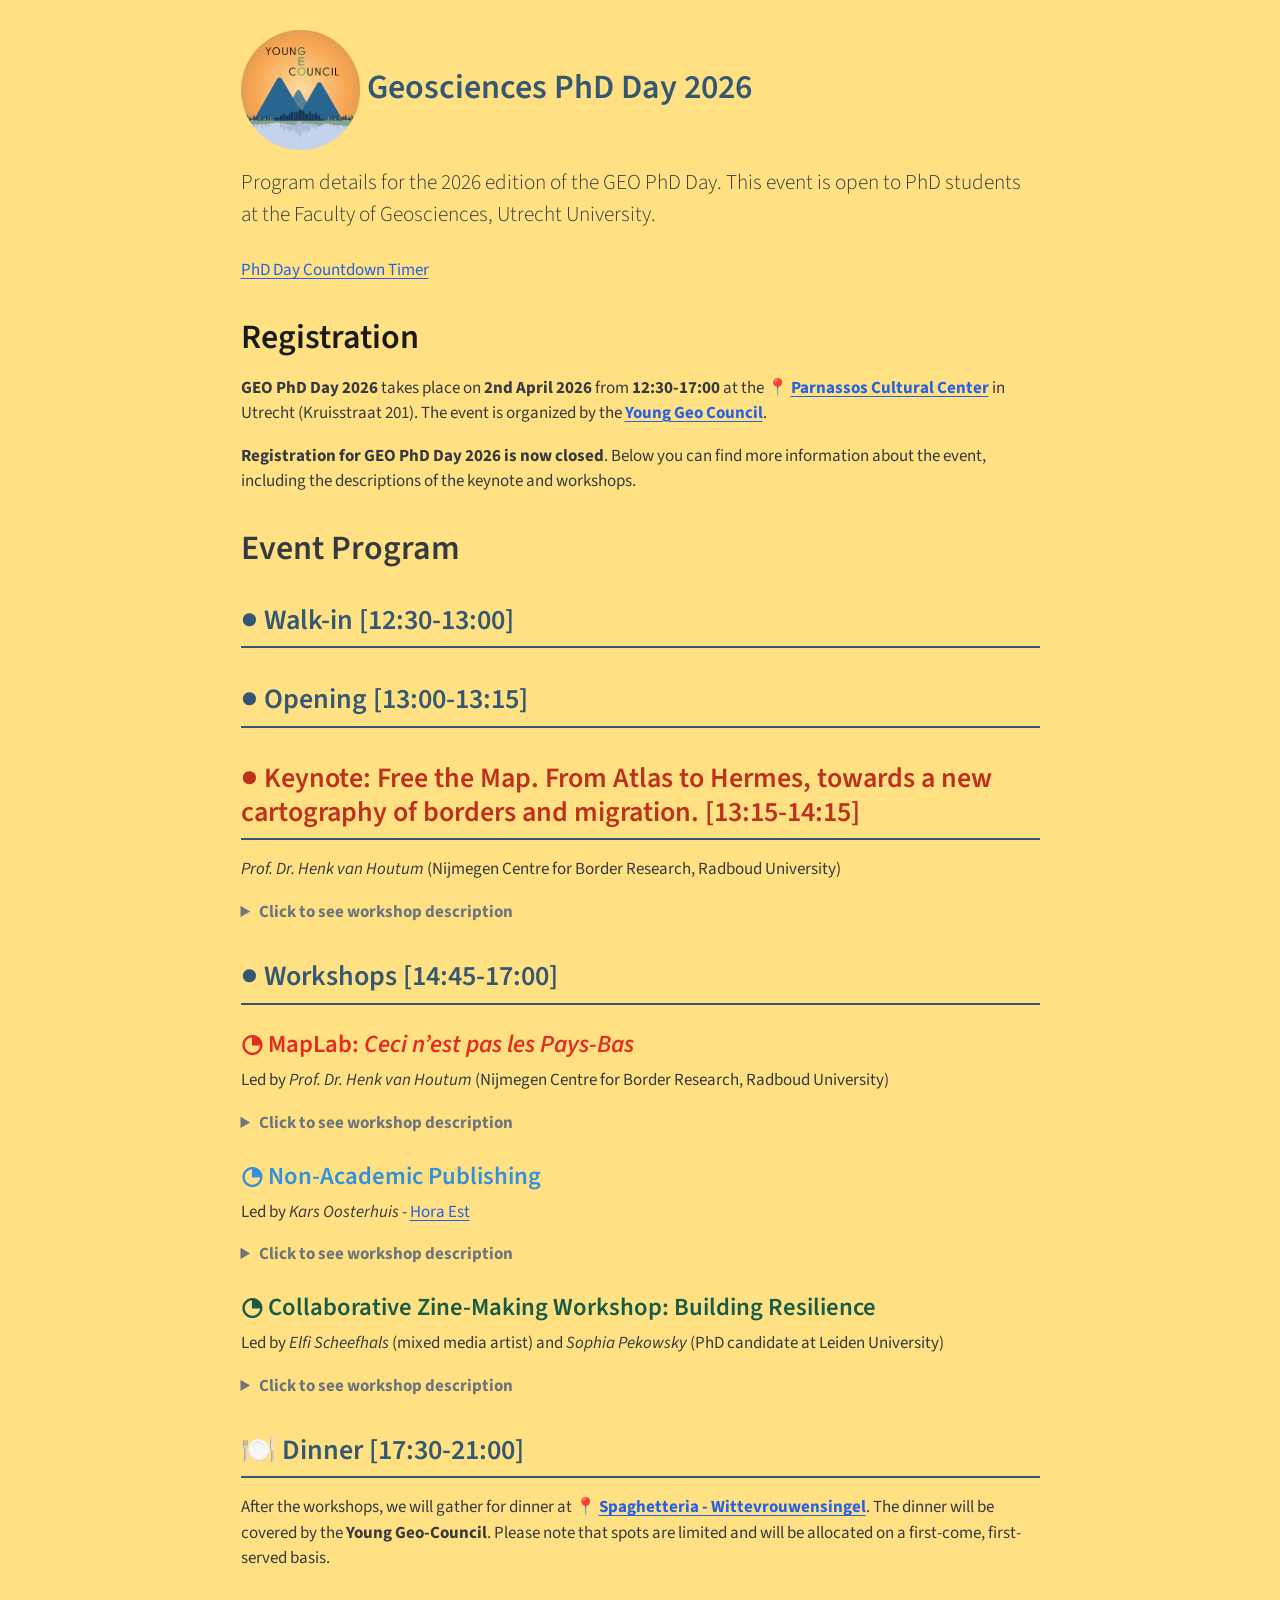
==== commit 0198f1fc: "Add files via upload" ====
--- a/docs/index.html
+++ b/docs/index.html
@@ -101,10 +101,12 @@
 </header>
 
 
+<script src="https://cdn.logwork.com/widget/countdown.js"></script>
+<p><a href="https://logwork.com/countdown-b1jz" class="countdown-timer" data-style="circles" data-timezone="Europe/Amsterdam" data-textcolor="#346d8f" data-date="2026-04-02 12:30" data-background="#346d8f" data-digitscolor="#346d8f" data-unitscolor="#346d8f">PhD Day Countdown Timer</a></p>
 <section id="registration" class="level1">
-<h1><span style="color:#1a1a1aff;">Registration </span></h1>
+<h1><span style="color:#1a1a1aff;"> Registration</span></h1>
 <p><strong>GEO PhD Day 2026</strong> takes place on <strong>2nd April 2026</strong> from <strong>12:30-17:00</strong> at the 📍 <a href="https://share.here.com/p/s-Yz1PcmdhbmlzYXRpb24lMjBvciUyMFNvY2lldHk7aWQ9NTI4dTE3OGstNjg5NTk2YWNmODZjNDE1OWJiNmVmMDI2NDM5Mjc0NDY7bGF0PTUyLjA5NDE4O2xvbj01LjEzMDM7bj1QYXJuYXNzb3MrQ3VsdHV1cmNlbnRydW07cGg9KzMxMzAyNTM4NDQ4?z=16&amp;t=normal" target="_blank"><strong>Parnassos Cultural Center</strong></a> in Utrecht (Kruisstraat 201). The event is organized by the <a href="https://teams.microsoft.com/l/team/19%3A524754d1fc7844de8c9973a4e98adb9a%40thread.tacv2/conversations?groupId=5b93c626-3041-4910-a212-d4abce088c29&amp;tenantId=d72758a0-a446-4e0f-a0aa-4bf95a4a10e7" target="_blank"><strong>Young Geo Council</strong></a>.</p>
-<p>If you want to join the <strong>PhD day</strong> please register <a href="https://forms.uu.nl/universiteitutrecht-geo/GeoPhDDay2026" target="_blank">here</a>. Below you can find more information about the event, including the descriptions of the keynote and workshops.</p>
+<p><strong>Registration for GEO PhD Day 2026 is now closed</strong>. Below you can find more information about the event, including the descriptions of the keynote and workshops.</p>
 </section>
 <section id="event-program" class="level1">
 <h1>Event Program</h1>
